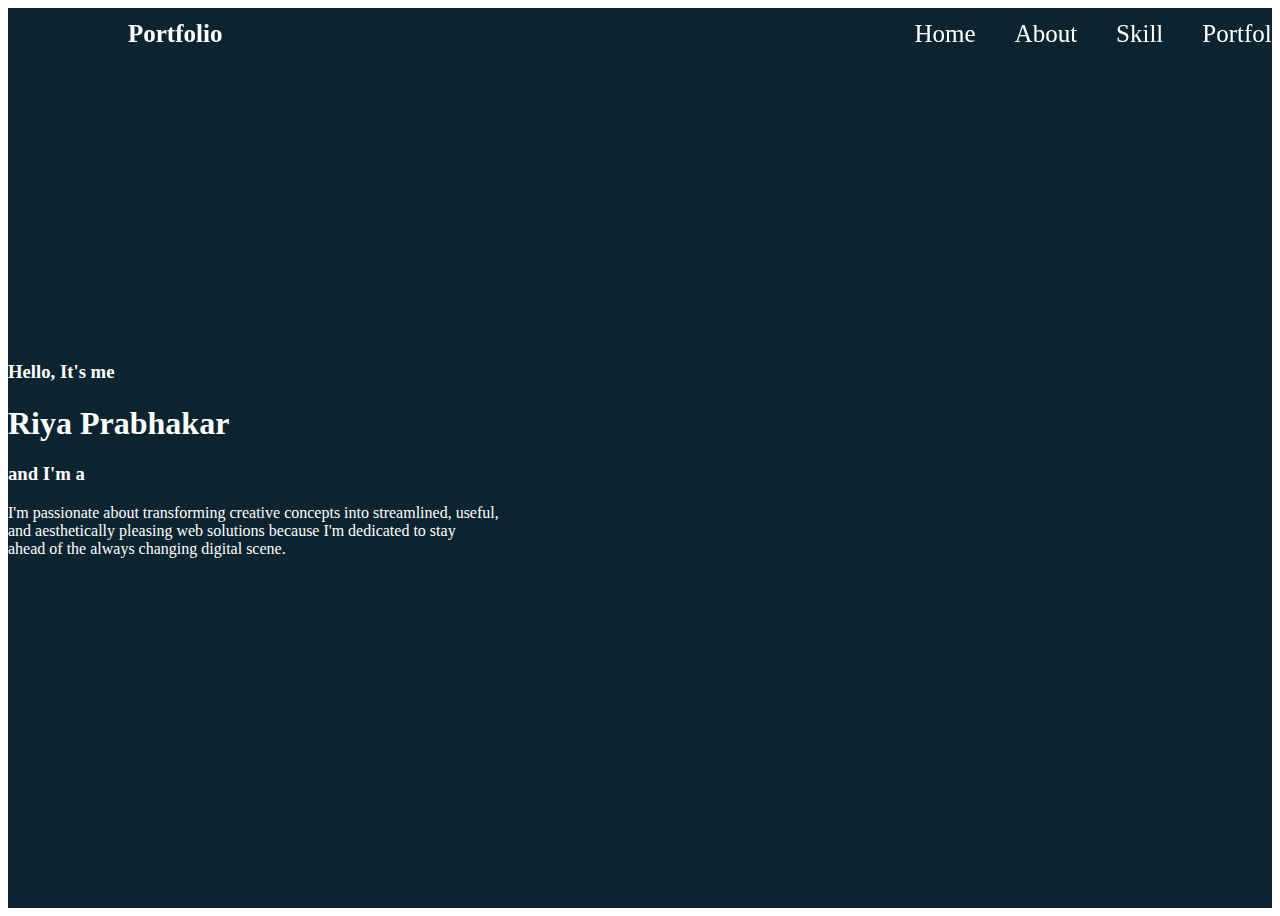
==== Netflix/portfolio.html @ 327e9029 "html" ====
<!DOCTYPE html>
<html lang="en">
<head>
    <meta charset="UTF-8">
    <meta name="viewport" content="width=device-width, initial-scale=1.0">
    <title>Portfolio</title>
    <link rel="stylesheet" href="style1.css">
</head>
<body>
    <header class="header">
        <a href="#"class="logo">Portfolio</a>
        <nav class="navbar">
            <a href="#">Home</a>
            <a href="#">About</a>
            <a href="#">Skill</a>
            <a href="#">Portfolio</a>
            <a href="#">Contact</a>
        </nav> 
    </header>
    <section class="home">
        <div class="home-content">
            <h3>Hello, It's me</h3>
            <h1>Riya Prabhakar</h1>
            <h3>and I'm a</h3>
            <p>
                I'm passionate about transforming creative concepts into streamlined, useful, 
                <br> and aesthetically pleasing web solutions because I'm dedicated to stay
                <br> ahead of the always changing digital scene. 
            </p>
        </div>
    </section>
</body>
</html>
---- Netflix/style1.css ----
{
    margin: 0;
    padding: 0;
    box-sizing: border-box;
    font-family: 'poppins', 'san-serif';
}
body{
    color: white;
}
.header{
    position: fixed;
    top: 0;
    left: 0;
    width: 100%;
    padding: 20px 10%;
    background: transparent;
    display: flex;
    justify-content: space-between;
    align-items: center;
    z-index: 100;
}
.logo{
    position: relative;
    font-size: 25px;
    color: white;
    text-decoration: none;
    font-weight: 600;
}
.navbar a{
    display: inline-block;
    font-size: 25px;
    color: white;
    text-decoration: none;
    font-weight: 500;
    margin-left: 35px;
    transition: .3s;
}
.navbar  a:hover{
    color: #0ef;
}
.home {
    position: relative;
    width: 100%;
    justify-content: space-between;
    height: 100vh;
    background-color: #0C2430;
    background-size: cover;
    background-position: center;
    display: flex;
    align-items: center;
}
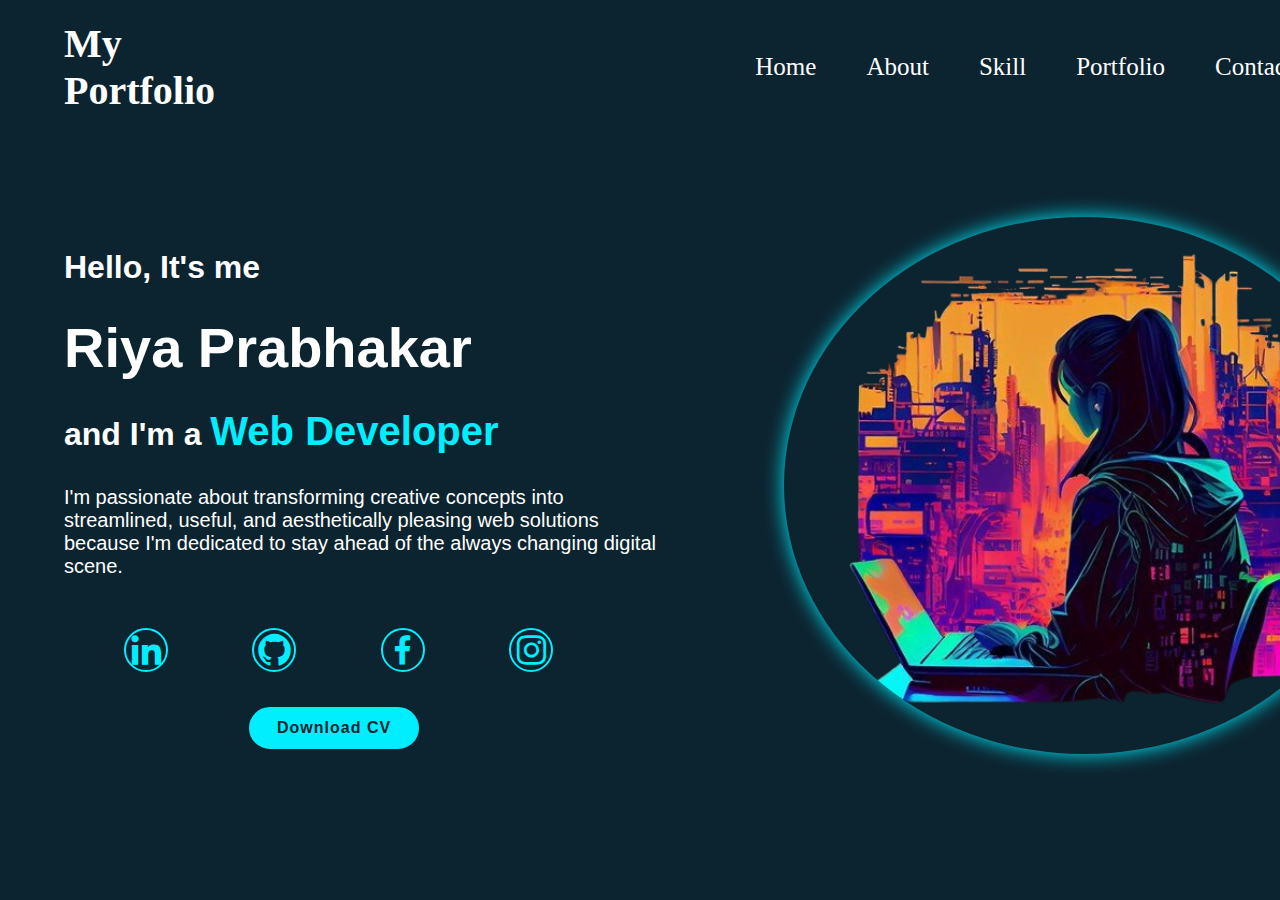
==== commit 774915fe: "portfolio" ====
--- a/Netflix/portfolio.html
+++ b/Netflix/portfolio.html
@@ -5,10 +5,11 @@
     <meta name="viewport" content="width=device-width, initial-scale=1.0">
     <title>Portfolio</title>
     <link rel="stylesheet" href="style1.css">
+    <link href='https://unpkg.com/boxicons@2.1.4/css/boxicons.min.css' rel='stylesheet'>
 </head>
 <body>
     <header class="header">
-        <a href="#"class="logo">Portfolio</a>
+        <a href="#"class="logo">My Portfolio</a>
         <nav class="navbar">
             <a href="#">Home</a>
             <a href="#">About</a>
@@ -17,17 +18,25 @@
             <a href="#">Contact</a>
         </nav> 
     </header>
-    <section class="home">
+    <div class="home"> 
+   
         <div class="home-content">
+            <img class="img_profile" src="./images/profile-removebg-preview.png">         
             <h3>Hello, It's me</h3>
             <h1>Riya Prabhakar</h1>
-            <h3>and I'm a</h3>
+            <h3>and I'm a <span class="web-developer"> Web Developer </span></h3>
             <p>
-                I'm passionate about transforming creative concepts into streamlined, useful, 
-                <br> and aesthetically pleasing web solutions because I'm dedicated to stay
-                <br> ahead of the always changing digital scene. 
+                I'm passionate about transforming creative concepts into streamlined, useful, and
+                aesthetically pleasing web solutions because I'm dedicated to stay ahead of the always changing digital scene. 
             </p>
+            <div class="icons">
+                <a href=""><i class="bx bxl-linkedin"></i></a>
+                <a href=""><i class="bx bxl-github"></i></a>
+                <a href=""><i class='bx bxl-facebook'></i></a>
+                <a href=""><i class="bx bxl-instagram"></i></a>
+            </div>    
+            <div class="btn-cv">Download CV</div>
         </div>
-    </section>
+    </div>
 </body>
 </html>--- a/Netflix/style1.css
+++ b/Netflix/style1.css
@@ -5,26 +5,38 @@
     font-family: 'poppins', 'san-serif';
 }
 body{
+    padding: 0%;
+    margin: 0%;
+    overflow-y: hidden;
     color: white;
+    box-shadow: 0 0 20px #0ef;
 }
 .header{
     position: fixed;
     top: 0;
     left: 0;
     width: 100%;
-    padding: 20px 10%;
+    padding: 20px 5%;
     background: transparent;
     display: flex;
-    justify-content: space-between;
     align-items: center;
     z-index: 100;
 }
 .logo{
     position: relative;
-    font-size: 25px;
+    font-size: 40px;
     color: white;
     text-decoration: none;
     font-weight: 600;
+}
+.navbar{
+    padding-left: 37vw;
+    padding-right: 4vw;
+    height: 10vh;
+    display: flex;
+    flex-direction: row;
+    justify-content: space-between;
+    align-items: center;
 }
 .navbar a{
     display: inline-block;
@@ -32,20 +44,99 @@
     color: white;
     text-decoration: none;
     font-weight: 500;
-    margin-left: 35px;
+    margin-left: 50px;
     transition: .3s;
 }
 .navbar  a:hover{
     color: #0ef;
 }
 .home {
-    position: relative;
+    position: fixed;
     width: 100%;
     justify-content: space-between;
     height: 100vh;
-    background-color: #0C2430;
+    background-color:  #0C2430;
+    background-image: radial-gradient();
     background-size: cover;
     background-position: center;
     display: flex;
     align-items: center;
+    padding: 35px 5% 0;   
+    gap: 30px                                                               ;
 }
+
+.home-content{
+    max-width: 600px;
+    font-family: Arial, Helvetica, sans-serif;
+    position: relative;
+    float: left;
+   
+ }
+
+.img_profile{
+    float: right;
+    position: absolute;
+    height: 100%;
+    width: 100%;
+    object-fit: contain;
+    margin-left: 120%;
+    border-radius: 50%;
+    box-shadow: 0 0 20px #0ef;
+}
+
+.home-content h3{
+    font-size: 32px;
+    font-weight: 700;
+}
+.web-developer{
+    color: #0ef;
+    font-size: 40px;
+}
+.home-content h1 {
+    font-size: 56px;
+    font-weight: 700;
+    margin: -3px 0;
+}
+.home-content p {
+    font-size: 20px;
+}
+
+.icons a {
+    display: inline-flex;
+    justify-content: center;
+    width: 40px;
+    height: 40px;
+    background: transparent;
+    border: 2px solid #0ef;
+    border-radius: 50%;
+    font-size: 39px;
+    color: #0ef;
+    text-decoration: none;
+    margin:30px 20px 30px 0;
+    margin-left: 10%;
+}
+
+.icons a:hover{
+    background: #0ef;
+    color: #0C2430;
+    box-shadow: 0 0 20px #0ef;
+}
+
+.btn-cv {
+    font-family: Arial, Helvetica, sans-serif;
+    cursor: pointer;
+    display: inline-block;
+    padding: 12px 28px;
+    background: #0ef;
+    border: 5px solid #0C2430;
+    border-radius: 40px;
+    font-size: 16px;
+    color: #0C2430;
+    letter-spacing: 1px;
+    font-weight: 700;
+    margin-left: 30%;
+}
+
+.btn-cv:hover{
+    box-shadow: 0 0 20px #0ef;
+}
